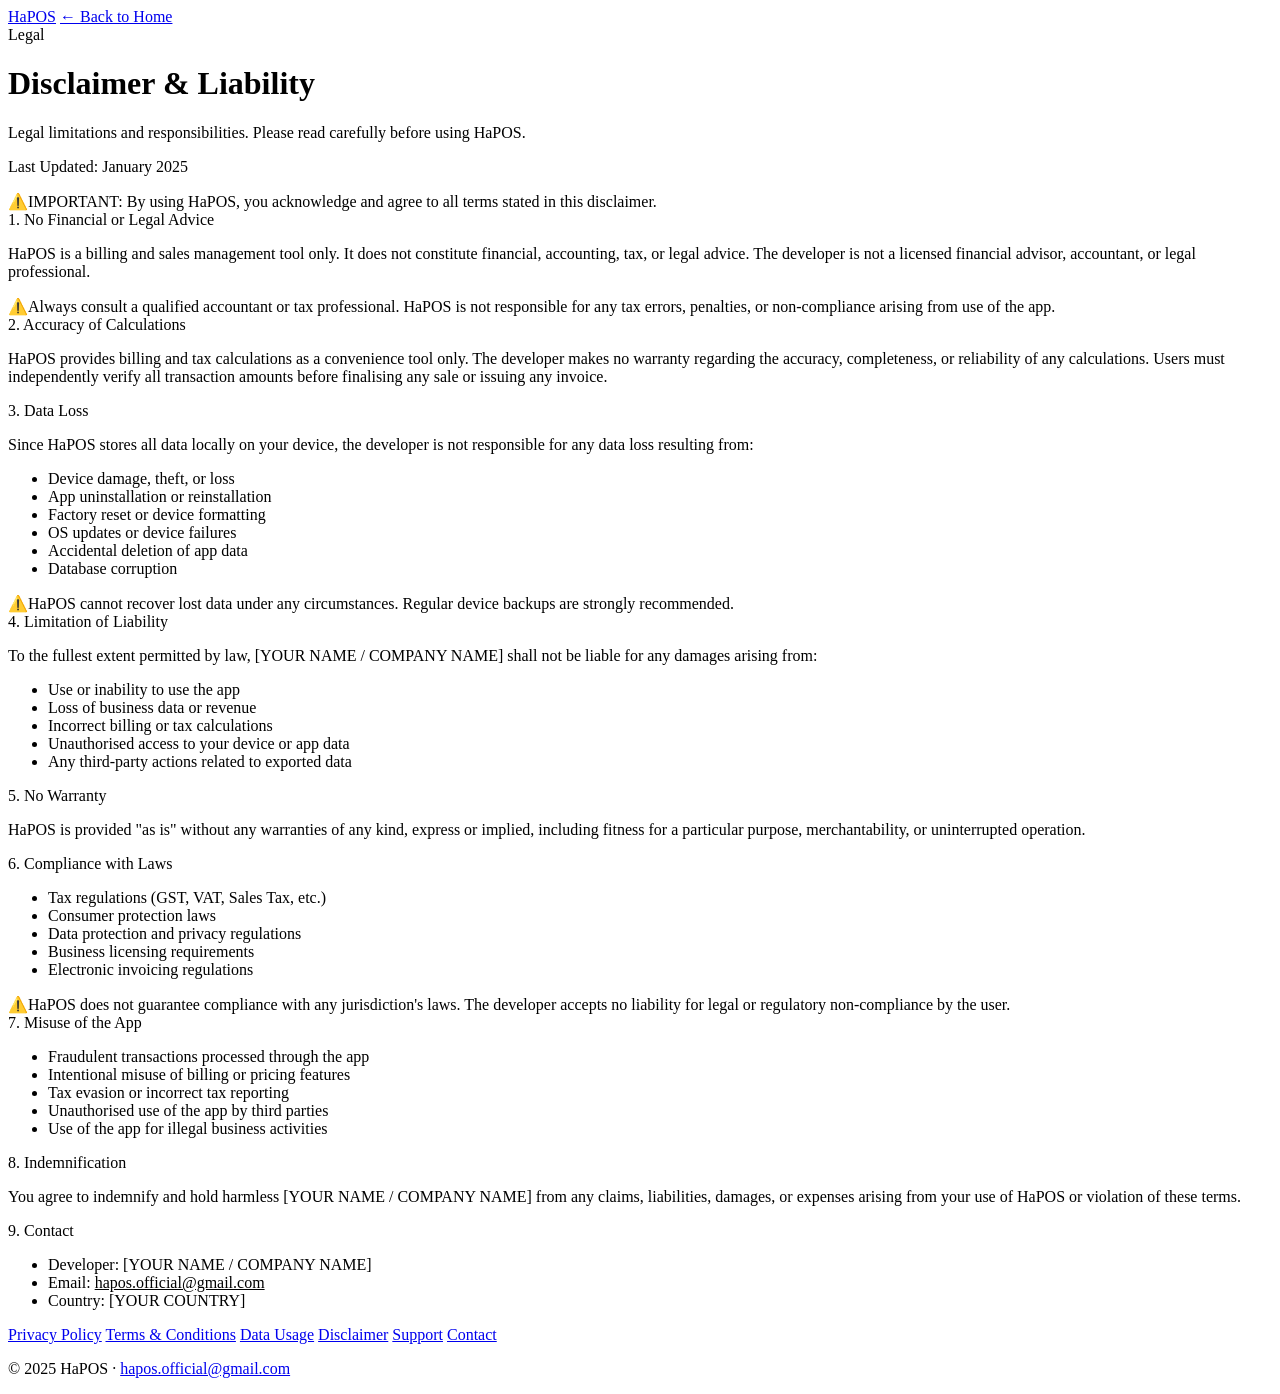
==== disclaimer.html @ 5468fd84 "Add files via upload" ====
<!DOCTYPE html>
<html lang="en">
<head>
<meta charset="UTF-8"><meta name="viewport" content="width=device-width, initial-scale=1.0">
<title>Disclaimer - HaPOS</title>
<link href="https://fonts.googleapis.com/css2?family=Audiowide&family=Inter:wght@300;400;500;600;700;800&display=swap" rel="stylesheet">
<link rel="stylesheet" href="shared.css">
</head>
<body>
<nav>
    <a href="index.html" class="nav-logo"><span class="ha">Ha</span><span class="pos">POS</span></a>
    <a href="index.html" class="nav-back">← Back to Home</a>
</nav>
<div class="page-header">
    <div class="badge">Legal</div>
    <h1>Disclaimer &amp; Liability</h1>
    <p>Legal limitations and responsibilities. Please read carefully before using HaPOS.</p>
</div>
<div class="content">
    <p class="updated">Last Updated: January 2025</p>
    <div class="warning-box"><span>⚠️</span><span>IMPORTANT: By using HaPOS, you acknowledge and agree to all terms stated in this disclaimer.</span></div>

    <div class="section-title">1. No Financial or Legal Advice</div>
    <p class="section-body">HaPOS is a billing and sales management tool only. It does not constitute financial, accounting, tax, or legal advice. The developer is not a licensed financial advisor, accountant, or legal professional.</p>
    <div class="warning-box"><span>⚠️</span><span>Always consult a qualified accountant or tax professional. HaPOS is not responsible for any tax errors, penalties, or non-compliance arising from use of the app.</span></div>

    <div class="section-title">2. Accuracy of Calculations</div>
    <p class="section-body">HaPOS provides billing and tax calculations as a convenience tool only. The developer makes no warranty regarding the accuracy, completeness, or reliability of any calculations. Users must independently verify all transaction amounts before finalising any sale or issuing any invoice.</p>

    <div class="section-title">3. Data Loss</div>
    <p class="section-body">Since HaPOS stores all data locally on your device, the developer is not responsible for any data loss resulting from:</p>
    <ul class="bullet-list">
        <li>Device damage, theft, or loss</li>
        <li>App uninstallation or reinstallation</li>
        <li>Factory reset or device formatting</li>
        <li>OS updates or device failures</li>
        <li>Accidental deletion of app data</li>
        <li>Database corruption</li>
    </ul>
    <div class="warning-box"><span>⚠️</span><span>HaPOS cannot recover lost data under any circumstances. Regular device backups are strongly recommended.</span></div>

    <div class="section-title">4. Limitation of Liability</div>
    <p class="section-body">To the fullest extent permitted by law, [YOUR NAME / COMPANY NAME] shall not be liable for any damages arising from:</p>
    <ul class="bullet-list">
        <li>Use or inability to use the app</li>
        <li>Loss of business data or revenue</li>
        <li>Incorrect billing or tax calculations</li>
        <li>Unauthorised access to your device or app data</li>
        <li>Any third-party actions related to exported data</li>
    </ul>

    <div class="section-title">5. No Warranty</div>
    <p class="section-body">HaPOS is provided "as is" without any warranties of any kind, express or implied, including fitness for a particular purpose, merchantability, or uninterrupted operation.</p>

    <div class="section-title">6. Compliance with Laws</div>
    <ul class="bullet-list">
        <li>Tax regulations (GST, VAT, Sales Tax, etc.)</li>
        <li>Consumer protection laws</li>
        <li>Data protection and privacy regulations</li>
        <li>Business licensing requirements</li>
        <li>Electronic invoicing regulations</li>
    </ul>
    <div class="warning-box"><span>⚠️</span><span>HaPOS does not guarantee compliance with any jurisdiction's laws. The developer accepts no liability for legal or regulatory non-compliance by the user.</span></div>

    <div class="section-title">7. Misuse of the App</div>
    <ul class="bullet-list">
        <li>Fraudulent transactions processed through the app</li>
        <li>Intentional misuse of billing or pricing features</li>
        <li>Tax evasion or incorrect tax reporting</li>
        <li>Unauthorised use of the app by third parties</li>
        <li>Use of the app for illegal business activities</li>
    </ul>

    <div class="section-title">8. Indemnification</div>
    <p class="section-body">You agree to indemnify and hold harmless [YOUR NAME / COMPANY NAME] from any claims, liabilities, damages, or expenses arising from your use of HaPOS or violation of these terms.</p>

    <div class="section-title">9. Contact</div>
    <ul class="bullet-list">
        <li>Developer: [YOUR NAME / COMPANY NAME]</li>
        <li>Email: <a href="mailto:hapos.official@gmail.com" style="color:var(--blue)">hapos.official@gmail.com</a></li>
        <li>Country: [YOUR COUNTRY]</li>
    </ul>
</div>
<footer>
    <div class="footer-links">
        <a href="privacy.html">Privacy Policy</a>
        <a href="terms.html">Terms &amp; Conditions</a>
        <a href="data-usage.html">Data Usage</a>
        <a href="disclaimer.html">Disclaimer</a>
        <a href="support.html">Support</a>
        <a href="contact.html">Contact</a>
    </div>
    <p>© 2025 HaPOS · <a href="mailto:hapos.official@gmail.com">hapos.official@gmail.com</a></p>
</footer>
</body>
</html>
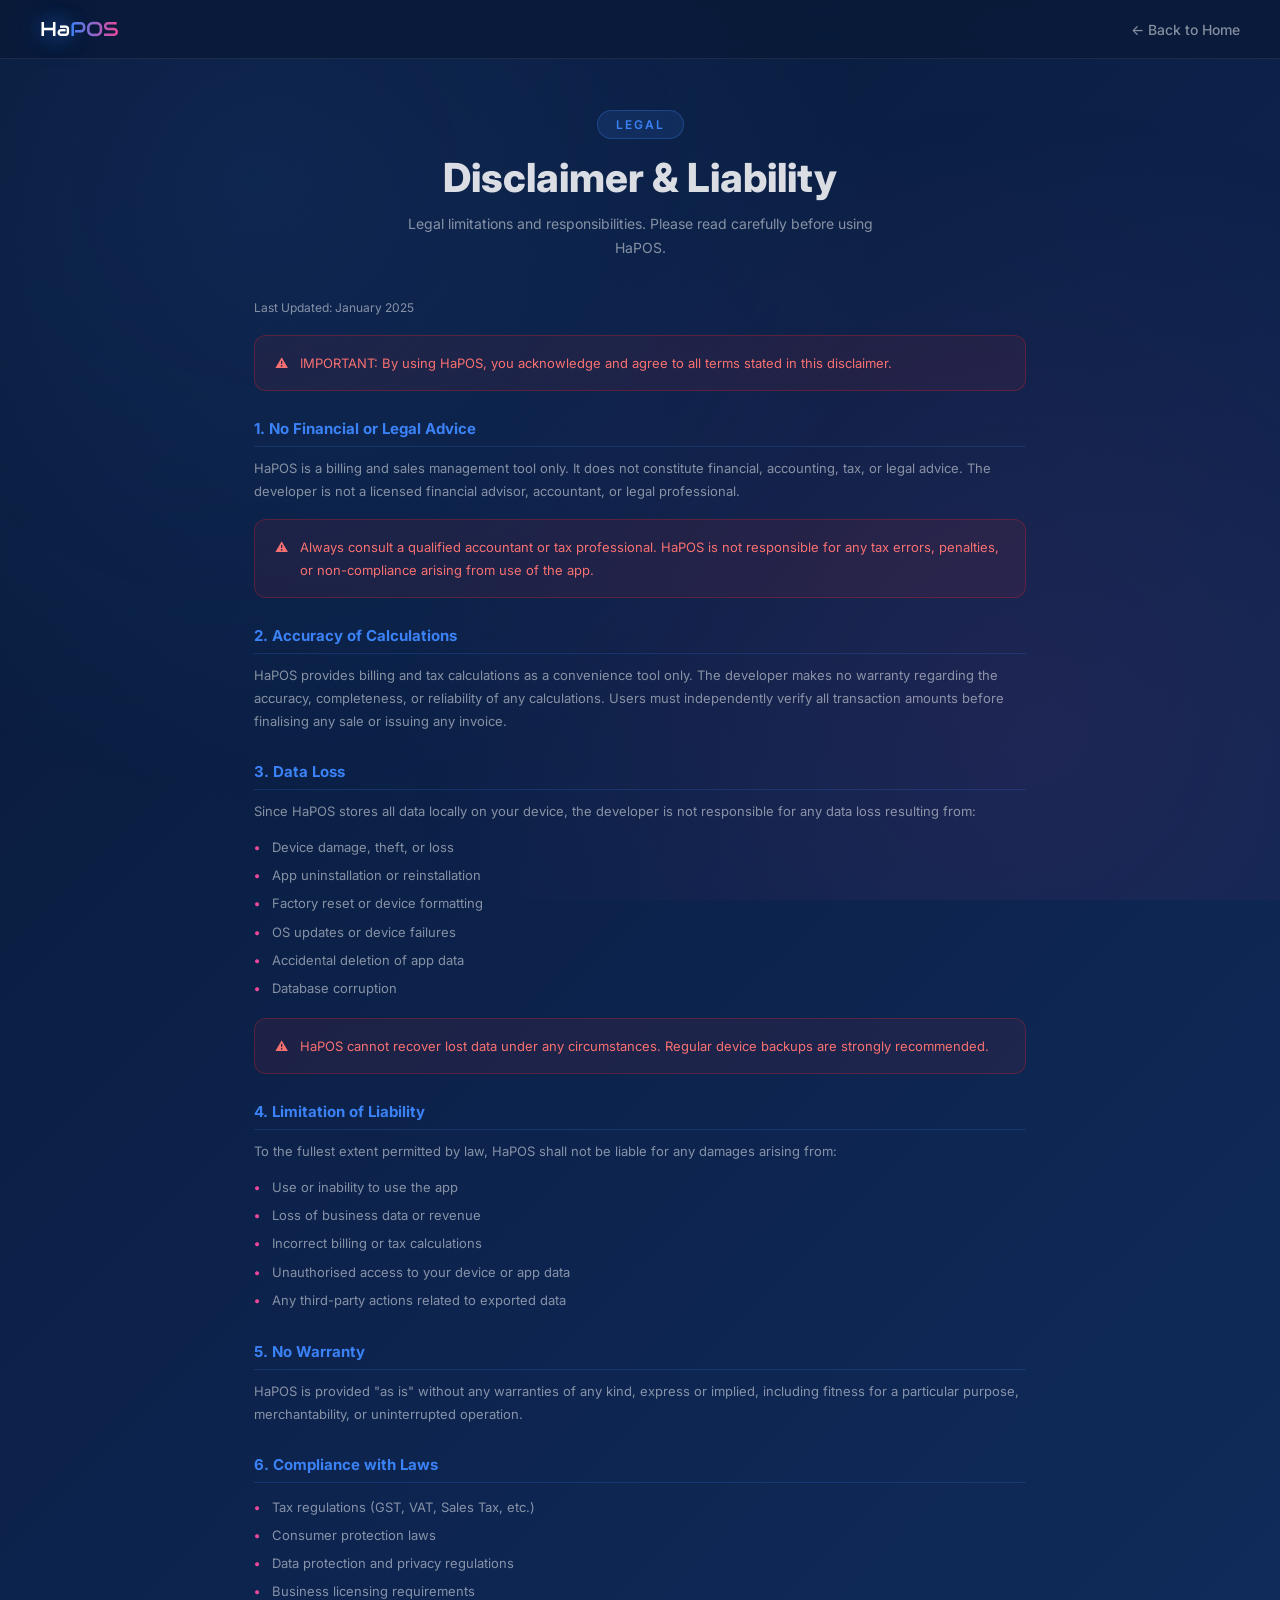
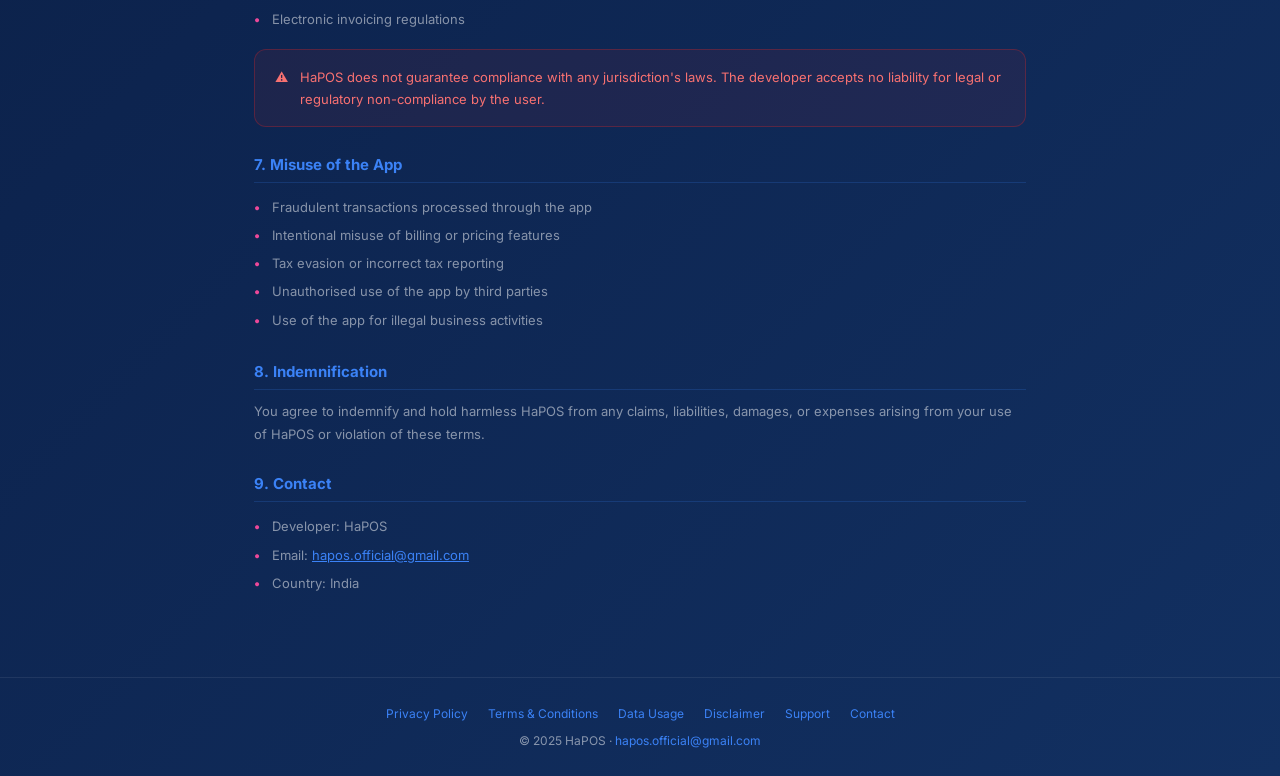
==== commit 9a27ae8b: "Update disclaimer.html" ====
--- a/disclaimer.html
+++ b/disclaimer.html
@@ -40,7 +40,7 @@
     <div class="warning-box"><span>⚠️</span><span>HaPOS cannot recover lost data under any circumstances. Regular device backups are strongly recommended.</span></div>
 
     <div class="section-title">4. Limitation of Liability</div>
-    <p class="section-body">To the fullest extent permitted by law, [YOUR NAME / COMPANY NAME] shall not be liable for any damages arising from:</p>
+    <p class="section-body">To the fullest extent permitted by law, HaPOS shall not be liable for any damages arising from:</p>
     <ul class="bullet-list">
         <li>Use or inability to use the app</li>
         <li>Loss of business data or revenue</li>
@@ -72,13 +72,13 @@
     </ul>
 
     <div class="section-title">8. Indemnification</div>
-    <p class="section-body">You agree to indemnify and hold harmless [YOUR NAME / COMPANY NAME] from any claims, liabilities, damages, or expenses arising from your use of HaPOS or violation of these terms.</p>
+    <p class="section-body">You agree to indemnify and hold harmless HaPOS from any claims, liabilities, damages, or expenses arising from your use of HaPOS or violation of these terms.</p>
 
     <div class="section-title">9. Contact</div>
     <ul class="bullet-list">
-        <li>Developer: [YOUR NAME / COMPANY NAME]</li>
+        <li>Developer: HaPOS</li>
         <li>Email: <a href="mailto:hapos.official@gmail.com" style="color:var(--blue)">hapos.official@gmail.com</a></li>
-        <li>Country: [YOUR COUNTRY]</li>
+        <li>Country: India</li>
     </ul>
 </div>
 <footer>
--- a/shared.css
+++ b/shared.css
@@ -0,0 +1,66 @@
+/* shared styles used across all pages */
+* { margin: 0; padding: 0; box-sizing: border-box; }
+:root {
+    --blue: #3B82F6; --pink: #EC4899;
+    --dark: #0D244F; --darker: #091a38;
+    --success: #10B981; --warning: #F97316; --error: #DC2626;
+    --text: rgba(255,255,255,0.85);
+    --muted: rgba(255,255,255,0.5);
+    --border: rgba(255,255,255,0.08);
+    --card: rgba(255,255,255,0.04);
+}
+body {
+    font-family: 'Inter', sans-serif;
+    min-height: 100vh;
+    background: linear-gradient(135deg, #091a38 0%, #0D244F 50%, #123061 100%);
+    color: var(--text); overflow-x: hidden;
+}
+body::before {
+    content:''; position:fixed; inset:0; pointer-events:none; z-index:0;
+    background: radial-gradient(circle at 20% 20%, rgba(59,130,246,0.10) 0%, transparent 50%),
+                radial-gradient(circle at 80% 80%, rgba(236,72,153,0.08) 0%, transparent 50%);
+}
+nav {
+    position:fixed; top:0; left:0; right:0; z-index:100;
+    padding:16px 40px; display:flex; align-items:center; justify-content:space-between;
+    background:rgba(9,26,56,0.8); backdrop-filter:blur(16px);
+    border-bottom:1px solid var(--border);
+}
+.nav-logo { display:flex; align-items:baseline; text-decoration:none; }
+.nav-logo .ha { font-family:'Audiowide',sans-serif; font-size:20px; color:white;
+    text-shadow:0 0 20px rgba(59,130,246,0.8), 0 0 40px rgba(59,130,246,0.4); }
+.nav-logo .pos { font-family:'Audiowide',sans-serif; font-size:20px;
+    background:linear-gradient(90deg,var(--blue),var(--pink));
+    -webkit-background-clip:text; -webkit-text-fill-color:transparent; background-clip:text; }
+.nav-back { display:flex; align-items:center; gap:8px; color:var(--muted);
+    text-decoration:none; font-size:14px; font-weight:500; transition:color 0.2s; }
+.nav-back:hover { color:white; }
+.page-header { position:relative; z-index:1; padding:110px 24px 40px; text-align:center; }
+.page-header .badge {
+    display:inline-block; padding:6px 18px; border-radius:100px; font-size:12px;
+    font-weight:600; letter-spacing:2px; text-transform:uppercase;
+    background:rgba(59,130,246,0.12); border:1px solid rgba(59,130,246,0.3);
+    color:var(--blue); margin-bottom:14px;
+}
+.page-header h1 { font-size:clamp(26px,5vw,40px); font-weight:800; margin-bottom:10px; }
+.page-header p { color:var(--muted); font-size:14px; max-width:480px; margin:0 auto; line-height:1.7; }
+.content { position:relative; z-index:1; max-width:820px; margin:0 auto 80px; padding:0 24px; }
+.section-title { font-size:15px; font-weight:700; color:var(--blue);
+    margin:28px 0 10px; padding-bottom:8px; border-bottom:1px solid rgba(59,130,246,0.2); }
+.section-body { font-size:13px; color:var(--muted); line-height:1.8; margin-bottom:10px; }
+.bullet-list { list-style:none; margin:8px 0 12px; }
+.bullet-list li { font-size:13px; color:var(--muted); line-height:1.7; padding:3px 0 3px 18px; position:relative; }
+.bullet-list li::before { content:'•'; position:absolute; left:0; color:var(--pink); font-weight:700; }
+.info-box { background:rgba(59,130,246,0.08); border:1px solid rgba(59,130,246,0.25);
+    border-radius:12px; padding:16px 20px; margin:16px 0;
+    display:flex; gap:12px; font-size:13px; line-height:1.7; }
+.warning-box { background:rgba(220,38,38,0.08); border:1px solid rgba(220,38,38,0.3);
+    border-radius:12px; padding:16px 20px; margin:16px 0;
+    display:flex; gap:12px; font-size:13px; color:#f87171; line-height:1.7; }
+.updated { font-size:12px; color:var(--muted); margin-bottom:20px; }
+footer { position:relative; z-index:1; text-align:center; padding:28px 24px;
+    border-top:1px solid var(--border); color:var(--muted); font-size:12px; }
+footer a { color:var(--blue); text-decoration:none; }
+footer a:hover { color:var(--pink); }
+.footer-links { display:flex; justify-content:center; gap:20px; flex-wrap:wrap; margin-bottom:12px; }
+@media(max-width:600px){ nav { padding:14px 20px; } }
